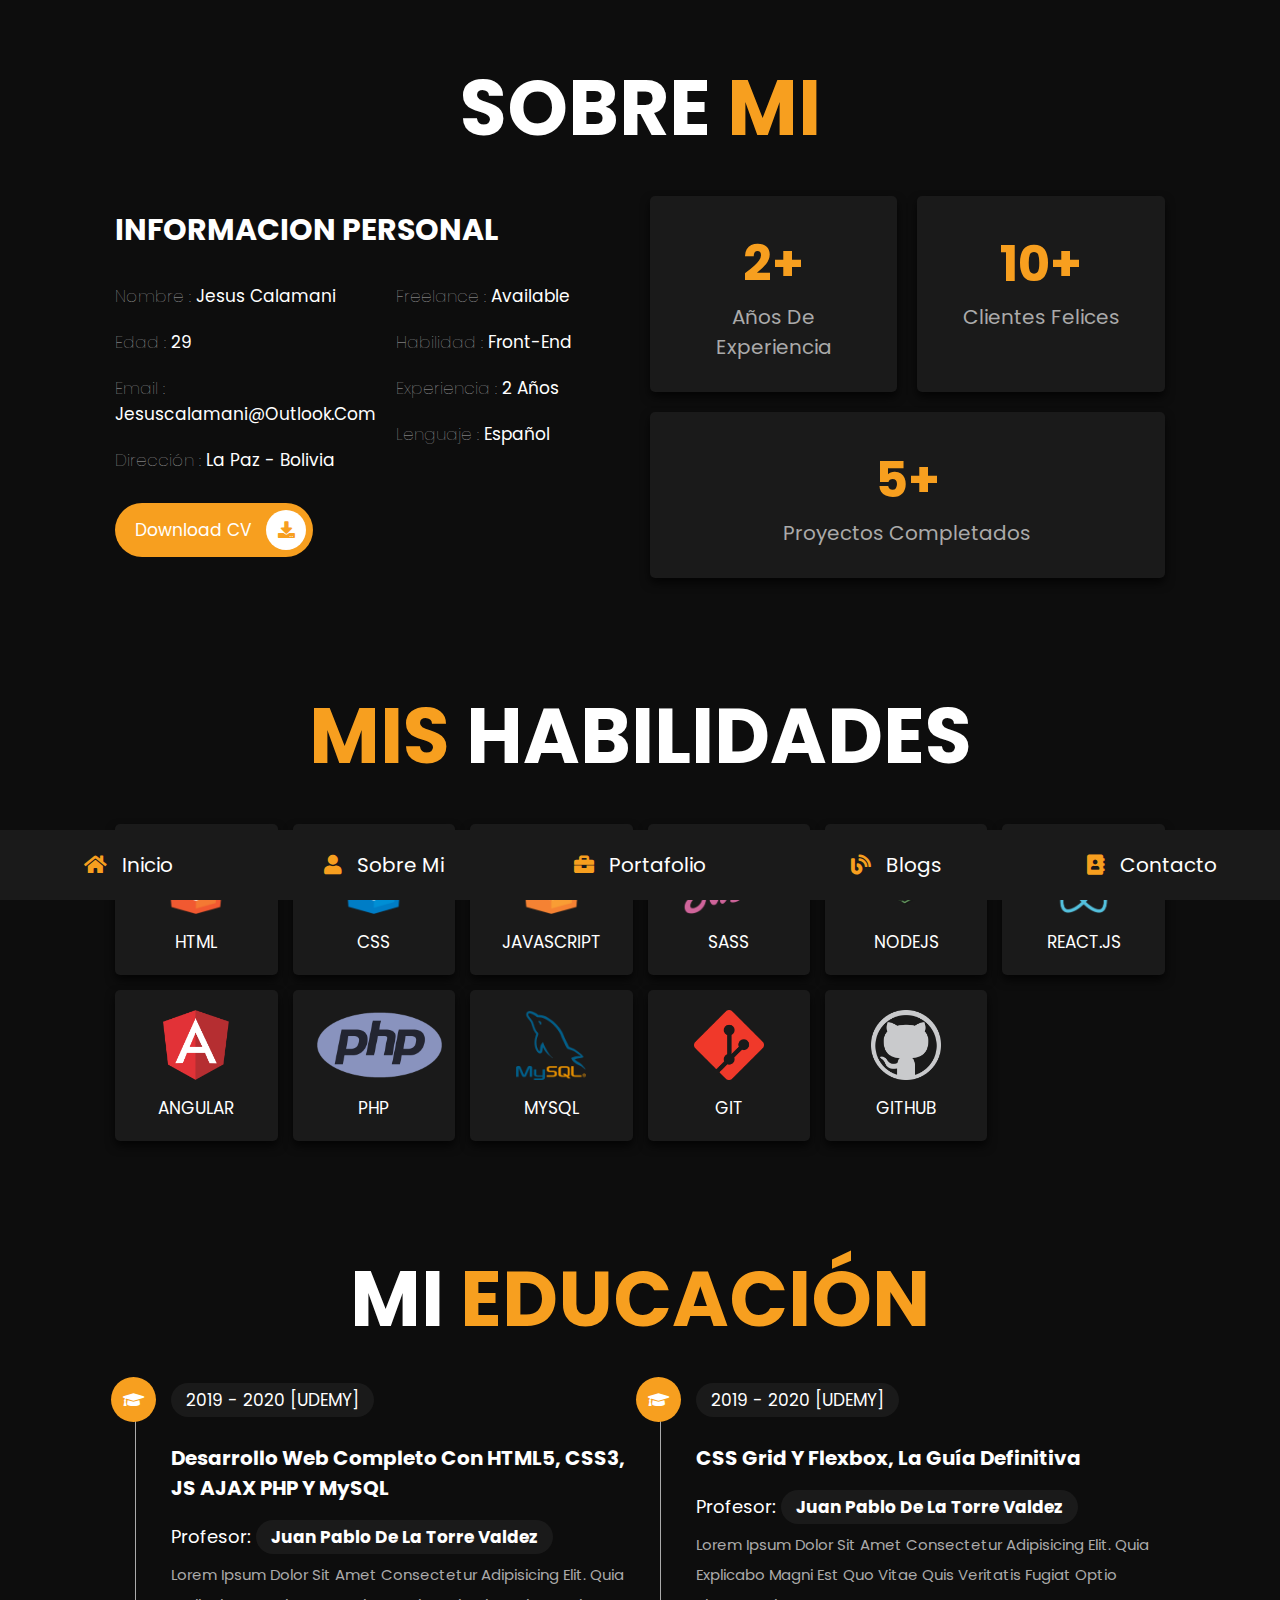
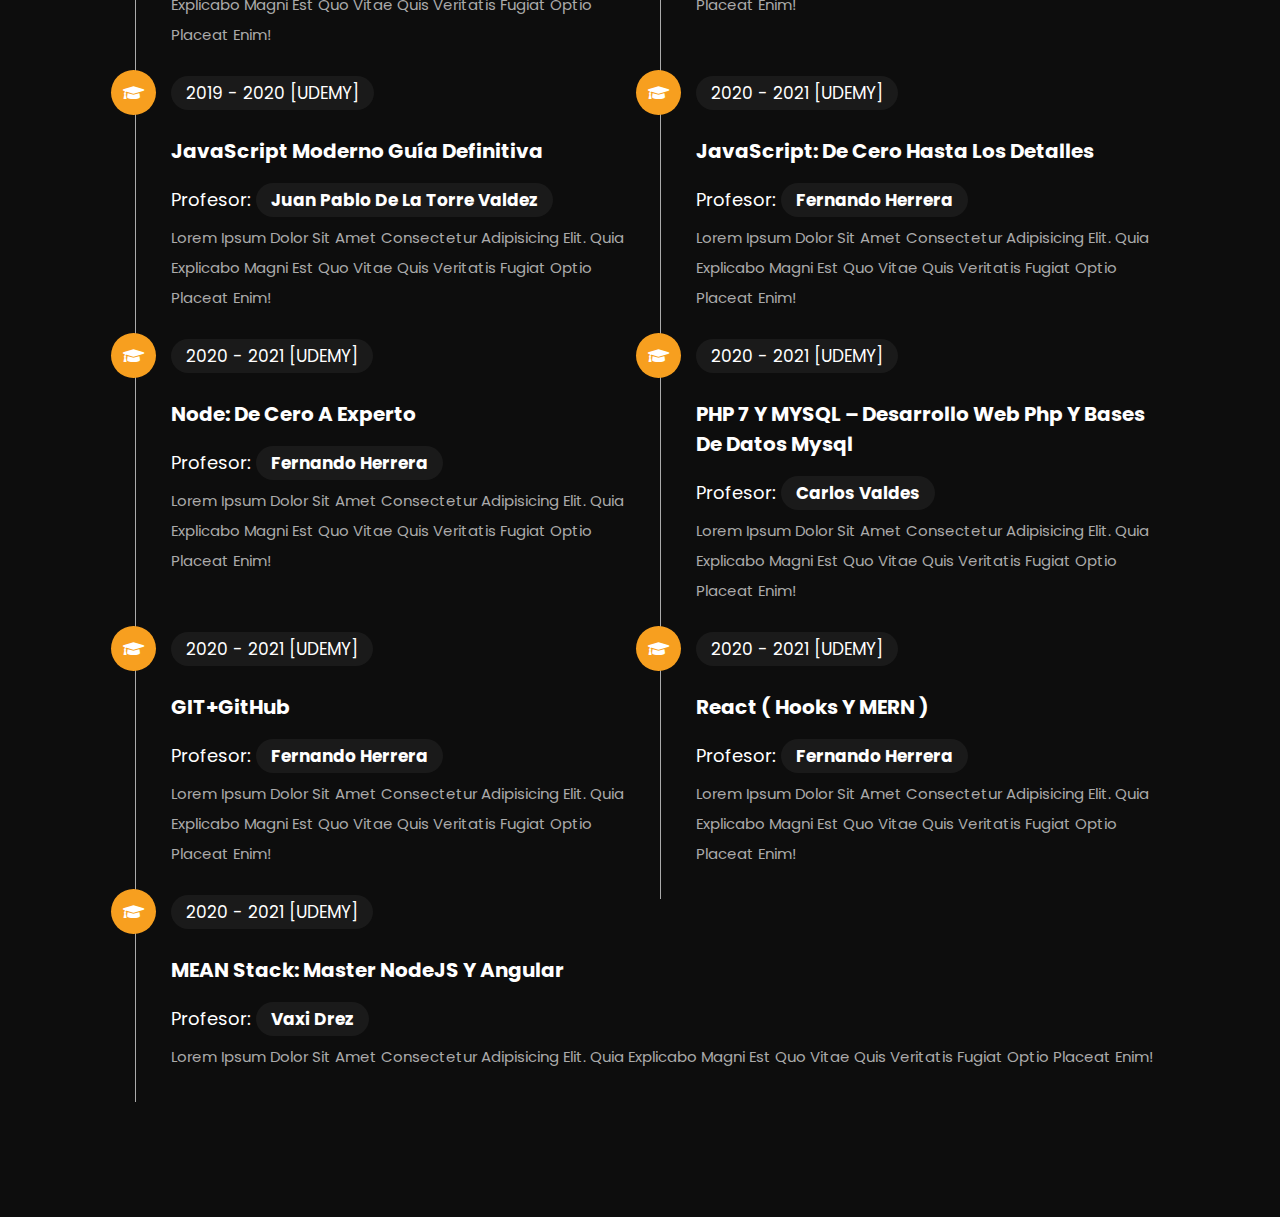
==== about.html @ 0e6ce8ba "primer commit" ====
<!DOCTYPE html>
<html lang="en">
<head>
    <meta charset="UTF-8">
    <meta http-equiv="X-UA-Compatible" content="IE=edge">
    <meta name="viewport" content="width=device-width, initial-scale=1.0">
    <title>about</title>

    <!-- font awesome cdn link  -->
    <link rel="stylesheet" href="https://cdnjs.cloudflare.com/ajax/libs/font-awesome/5.15.4/css/all.min.css">

    <!-- custom css file link  -->
    <link rel="stylesheet" href="css/style.css">

</head>
<body>
    
<!-- navbar section starts  -->

<nav class="navbar">
    <a href="index.html"> <i class="fas fa-home"></i> <span>inicio</span> </a>
    <a href="about.html"> <i class="fas fa-user"></i> <span>sobre mi</span> </a>
    <a href="portfolio.html"> <i class="fas fa-briefcase"></i> <span>portafolio</span> </a>
    <a href="blogs.html"> <i class="fas fa-blog"></i> <span>blogs</span> </a>
    <a href="contact.html"> <i class="fas fa-address-book"></i> <span>contacto</span> </a>
</nav>
<!-- navbar section ends -->

<!-- about section starts  -->

<section class="about">

    <h1 class="heading"> sobre <span>mi</span> </h1>

    <div class="row">

        <div class="info-container">

            <h1>informacion personal</h1>

            <div class="box-container">

                <div class="box">
                    <h3> <span>nombre : </span> jesus calamani </h3>
                    <h3> <span>edad : </span> 29 </h3>
                    <h3> <span>email : </span> jesuscalamani@outlook.com </h3>
                    <h3> <span>dirección : </span> la paz - bolivia </h3>
                </div>
    
                <div class="box">
                    <h3> <span>freelance : </span> available </h3>
                    <h3> <span>habilidad : </span> front-end </h3>
                    <h3> <span>experiencia : </span> 2 años </h3>
                    <h3> <span>lenguaje : </span> español </h3>
                </div>

            </div>

            <a href="#" class="btn"> download CV <i class="fas fa-download"></i> </a>

        </div>

        <div class="count-container">

            <div class="box">
                <h3>2+</h3>
                <p>años de experiencia</p>
            </div>

            <div class="box">
                <h3>10+</h3>
                <p>clientes felices</p>
            </div>

            <div class="box">
                <h3>5+</h3>
                <p>proyectos completados</p>
            </div>
        </div>
    </div>
</section>

<!-- about section ends -->

<!-- skills section starts  -->

<section class="skills">

    <h1 class="heading"> <span>mis</span> habilidades </h1>

    <div class="box-container">
        <div class="box">
            <img src="img/icon-1.png">
            <h3>html</h3>
        </div>
        <div class="box">
            <img src="img/icon-2.png">
            <h3>css</h3>
        </div>
        <div class="box">
            <img src="img/icon-3.png">
            <h3>javascript</h3>
        </div>
        <div class="box">
            <img src="img/icon-4.png">
            <h3>sass</h3>
        </div>
        <div class="box">
            <img src="img/icon-5.png">
            <h3>nodejs</h3>
        </div>
        <div class="box">
            <img src="img/icon-6.png">
            <h3>react.js</h3>
        </div>
        <div class="box">
            <img src="img/icon-7.png">
            <h3>angular</h3>
        </div>
        <div class="box">
            <img src="img/icon-8.png">
            <h3>php</h3>
        </div>
        <div class="box">
            <img src="img/icon-9.png">
            <h3>mysql</h3>
        </div>
        <div class="box">
            <img src="img/icon-10.png">
            <h3>git</h3>
        </div>
        <div class="box">
            <img src="img/icon-11.png">
            <h3>github</h3>
        </div>

    </div>

</section>

<!-- skills section ends -->

<!-- education section starts  -->

<section class="education">

    <h1 class="heading">mi <span>educación</span></h1>

    <div class="box-container">

        <div class="box">
            <i class="fas fa-graduation-cap"></i>
            <span>2019 - 2020 [UDEMY]</span>
            <h2>Desarrollo Web Completo con HTML5, CSS3, JS AJAX PHP y MySQL</h2>
            <h3>Profesor: <span>Juan Pablo De la torre Valdez</span></h3>
            <p>Lorem ipsum dolor sit amet consectetur adipisicing elit. Quia explicabo magni est quo vitae quis veritatis fugiat optio placeat enim!</p>
        </div>

        <div class="box">
            <i class="fas fa-graduation-cap"></i>
            <span>2019 - 2020 [UDEMY]</span>
            <h2>CSS Grid y Flexbox, La Guía Definitiva</h2>
            <h3>Profesor: <span>Juan Pablo De la torre Valdez</span></h3>
            <p>Lorem ipsum dolor sit amet consectetur adipisicing elit. Quia explicabo magni est quo vitae quis veritatis fugiat optio placeat enim!</p>
        </div>

        

        <div class="box">
            <i class="fas fa-graduation-cap"></i>
            <span>2019 - 2020 [UDEMY]</span>
            <h2>JavaScript Moderno Guía Definitiva</h2>
            <h3>Profesor: <span>Juan Pablo De la torre Valdez</span></h3>
            <p>Lorem ipsum dolor sit amet consectetur adipisicing elit. Quia explicabo magni est quo vitae quis veritatis fugiat optio placeat enim!</p>
        </div>

        <div class="box">
            <i class="fas fa-graduation-cap"></i>
            <span>2020 - 2021 [UDEMY]</span>
            <h2>JavaScript: de cero hasta los detalles</h2>
            <h3>Profesor: <span>Fernando Herrera</span></h3>
            <p>Lorem ipsum dolor sit amet consectetur adipisicing elit. Quia explicabo magni est quo vitae quis veritatis fugiat optio placeat enim!</p>
        </div>

        <div class="box">
            <i class="fas fa-graduation-cap"></i>
            <span>2020 - 2021 [UDEMY]</span>
            <h2>Node: De cero a experto</h2>
            <h3>Profesor: <span>Fernando Herrera</span></h3>
            <p>Lorem ipsum dolor sit amet consectetur adipisicing elit. Quia explicabo magni est quo vitae quis veritatis fugiat optio placeat enim!</p>
        </div>

        

        <div class="box">
            <i class="fas fa-graduation-cap"></i>
            <span>2020 - 2021 [UDEMY]</span>
            <h2>PHP 7 y MYSQL – Desarrollo Web php y Bases de Datos Mysql</h2>
            <h3>Profesor: <span>Carlos Valdes</span></h3>
            <p>Lorem ipsum dolor sit amet consectetur adipisicing elit. Quia explicabo magni est quo vitae quis veritatis fugiat optio placeat enim!</p>
        </div>


        <div class="box">
            <i class="fas fa-graduation-cap"></i>
            <span>2020 - 2021 [UDEMY]</span>
            <h2>GIT+GitHub</h2>
            <h3>Profesor: <span>Fernando Herrera</span></h3>
            <p>Lorem ipsum dolor sit amet consectetur adipisicing elit. Quia explicabo magni est quo vitae quis veritatis fugiat optio placeat enim!</p>
        </div>
        
        <div class="box">
            <i class="fas fa-graduation-cap"></i>
            <span>2020 - 2021 [UDEMY]</span>
            <h2>React ( Hooks y MERN )</h2>
            <h3>Profesor: <span>Fernando Herrera</span></h3>
            <p>Lorem ipsum dolor sit amet consectetur adipisicing elit. Quia explicabo magni est quo vitae quis veritatis fugiat optio placeat enim!</p>
        </div>
        <div class="box">
            <i class="fas fa-graduation-cap"></i>
            <span>2020 - 2021 [UDEMY]</span>
            <h2>MEAN Stack: Master NodeJS y Angular</h2>
            <h3>Profesor: <span>Vaxi Drez</span></h3>
            <p>Lorem ipsum dolor sit amet consectetur adipisicing elit. Quia explicabo magni est quo vitae quis veritatis fugiat optio placeat enim!</p>
        </div>

        

    </div>

</section>

<!-- education section ends -->

</body>
</html>
---- css/style.css ----
@import url("https://fonts.googleapis.com/css2?family=Poppins:wght@100;300;400;500;600;700&display=swap");
* {
  font-family: 'Poppins', sans-serif;
  margin: 0;
  padding: 0;
  -webkit-box-sizing: border-box;
          box-sizing: border-box;
  text-decoration: none;
  outline: none;
  border: none;
  text-transform: capitalize;
}

html {
  font-size: 62.5%;
  overflow-x: hidden;
}

html::-webkit-scrollbar {
  width: 1rem;
}

html::-webkit-scrollbar-track {
  background: #0d0d0d;
}

html::-webkit-scrollbar-thumb {
  background: #F79F1F;
  border-radius: 5rem;
}

body {
  background: #0d0d0d;
  padding-bottom: 6.5rem;
}

section {
  padding: 5rem 9%;
}

.heading {
  text-align: center;
  color: #fff;
  font-size: 6vw;
  margin-bottom: 3rem;
  text-transform: uppercase;
}

.heading span {
  text-transform: uppercase;
  color: #F79F1F;
}

.btn {
  display: inline-block;
  margin: 1rem 0;
  border-radius: 5rem;
  background: #F79F1F;
  padding: .7rem;
  font-size: 1.7rem;
  color: #fff;
  padding-left: 2rem;
}

.btn i {
  height: 4rem;
  width: 4rem;
  line-height: 4rem;
  font-size: 1.7rem;
  text-align: center;
  background: #fff;
  color: #F79F1F;
  border-radius: 50%;
  margin-left: 1rem;
  -webkit-transition: .2s linear;
  transition: .2s linear;
}

.btn:hover i {
  margin-left: 2rem;
}

.navbar {
  position: fixed;
  bottom: 0;
  left: 0;
  right: 0;
  display: -webkit-box;
  display: -ms-flexbox;
  display: flex;
  z-index: 1000;
  -webkit-box-align: end;
      -ms-flex-align: end;
          align-items: flex-end;
}

.navbar a {
  padding: 2rem;
  font-size: 2rem;
  background: #1a1a1a;
  -webkit-box-flex: 1;
      -ms-flex: 1;
          flex: 1;
  text-align: center;
  -webkit-transition: .2s linear;
  transition: .2s linear;
  color: #fff;
}

.navbar a i {
  color: #F79F1F;
  padding-bottom: .5rem;
  margin-right: 1rem;
}

.navbar a:hover {
  background: #F79F1F;
  padding-bottom: 6rem;
  font-weight: bolder;
}

.navbar a:hover i {
  color: #fff;
}

.home {
  display: -webkit-box;
  display: -ms-flexbox;
  display: flex;
  -webkit-box-align: center;
      -ms-flex-align: center;
          align-items: center;
  -ms-flex-wrap: wrap;
      flex-wrap: wrap;
  gap: 4rem;
  min-height: calc(100vh - 6.5rem);
}

.home .image {
  -webkit-box-flex: 1;
      -ms-flex: 1 1 42rem;
          flex: 1 1 42rem;
  text-align: center;
}

.home .image img {
  height: 50rem;
  border-radius: 30% 70% 70% 30% / 30% 30% 70% 70%;
}

.home .content {
  -webkit-box-flex: 1;
      -ms-flex: 1 1 42rem;
          flex: 1 1 42rem;
}

.home .content h2 {
  color: #fff;
  font-size: 3rem;
  padding-bottom: .5rem;
  font-weight: normal;
}

.home .content h2 span {
  font-size: 4rem;
  color: #F79F1F;
  padding: .5rem 0;
  display: block;
  font-weight: bolder;
}

.home .content h3 {
  color: #fff;
  font-size: 3rem;
  padding-bottom: .5rem;
  font-weight: normal;
}

.home .content h3 span {
  font-size: 4rem;
  color: #F79F1F;
  padding: .5rem 0;
  display: block;
  font-weight: bolder;
}

.home .content p {
  font-size: 1.5rem;
  color: #aaa;
  padding: 1rem 0;
  line-height: 2;
}

.about .row {
  display: -webkit-box;
  display: -ms-flexbox;
  display: flex;
  -webkit-box-align: center;
      -ms-flex-align: center;
          align-items: center;
  -ms-flex-wrap: wrap;
      flex-wrap: wrap;
  gap: 2rem;
}

.about .row .info-container {
  -webkit-box-flex: 1;
      -ms-flex: 1 1 42rem;
          flex: 1 1 42rem;
}

.about .row .info-container h1 {
  font-size: 3rem;
  color: #fff;
  text-transform: uppercase;
  padding-bottom: 1rem;
}

.about .row .info-container .box-container {
  padding: 1rem 0;
  display: -webkit-box;
  display: -ms-flexbox;
  display: flex;
  -ms-flex-wrap: wrap;
      flex-wrap: wrap;
  gap: 2rem;
}

.about .row .info-container .box-container .box {
  -webkit-box-flex: 1;
      -ms-flex: 1 1 20rem;
          flex: 1 1 20rem;
}

.about .row .info-container .box-container .box h3 {
  font-size: 1.7rem;
  color: #fff;
  padding: 1rem 0;
  font-weight: normal;
}

.about .row .info-container .box-container .box h3 span {
  color: #aaa;
  font-weight: lighter;
}

.about .row .count-container {
  -webkit-box-flex: 1;
      -ms-flex: 1 1 42rem;
          flex: 1 1 42rem;
  display: -webkit-box;
  display: -ms-flexbox;
  display: flex;
  -ms-flex-wrap: wrap;
      flex-wrap: wrap;
  gap: 2rem;
}

.about .row .count-container .box {
  -webkit-box-flex: 1;
      -ms-flex: 1 1 20rem;
          flex: 1 1 20rem;
  padding: 3rem 4rem;
  border-radius: .5rem;
  background: #1a1a1a;
  -webkit-box-shadow: 0 0.5rem 1rem rgba(0, 0, 0, 0.7);
          box-shadow: 0 0.5rem 1rem rgba(0, 0, 0, 0.7);
  text-align: center;
}

.about .row .count-container .box h3 {
  font-size: 5rem;
  color: #F79F1F;
}

.about .row .count-container .box p {
  font-size: 2rem;
  color: #aaa;
}

.skills .box-container {
  display: -ms-grid;
  display: grid;
  -ms-grid-columns: (minmax(16rem, 1fr))[auto-fit];
      grid-template-columns: repeat(auto-fit, minmax(16rem, 1fr));
  gap: 1.5rem;
}

.skills .box-container .box {
  padding: 2rem;
  text-align: center;
  -webkit-box-shadow: 0 0.5rem 1rem rgba(0, 0, 0, 0.7);
          box-shadow: 0 0.5rem 1rem rgba(0, 0, 0, 0.7);
  border-radius: .5rem;
  background: #1a1a1a;
}

.skills .box-container .box:hover {
  background: #fff;
}

.skills .box-container .box:hover h3 {
  color: #0d0d0d;
}

.skills .box-container .box img {
  height: 7rem;
  margin-bottom: 1rem;
}

.skills .box-container .box h3 {
  color: #fff;
  font-size: 1.7rem;
  font-weight: normal;
  text-transform: uppercase;
}

.education .box-container {
  display: -webkit-box;
  display: -ms-flexbox;
  display: flex;
  -ms-flex-wrap: wrap;
      flex-wrap: wrap;
}

.education .box-container .box {
  -webkit-box-flex: 1;
      -ms-flex: 1 1 40rem;
          flex: 1 1 40rem;
  margin-left: 2rem;
  padding-top: 0;
  padding-bottom: 0;
  padding-left: 3.5rem;
  padding-bottom: 3rem;
  border-left: 0.1rem solid #aaa;
  position: relative;
}

.education .box-container .box i {
  height: 4.5rem;
  width: 4.5rem;
  line-height: 4.5rem;
  font-size: 1.7rem;
  border-radius: 50%;
  background: #F79F1F;
  color: #fff;
  text-align: center;
  position: absolute;
  top: -1rem;
  left: -2.5rem;
}

.education .box-container .box span {
  font-size: 1.7rem;
  color: #fff;
  border-radius: 5rem;
  padding: .5rem 1.5rem;
  background: #1a1a1a;
}

.education .box-container .box h2 {
  font-size: 2rem;
  padding: 1rem 0;
  color: #fff;
  padding-top: 3rem;
  font-weight: bolder;
}

.education .box-container .box h3 {
  font-size: 1.8rem;
  padding: 1rem 0;
  color: #fff;
  font-weight: normal;
}

.education .box-container .box h3 span {
  font-weight: bold;
}

.education .box-container .box p {
  font-size: 1.5rem;
  color: #aaa;
  line-height: 2;
}

.portfolio {
  text-align: center;
}

.portfolio .box-container {
  display: -ms-grid;
  display: grid;
  -ms-grid-columns: (minmax(31rem, 1fr))[auto-fit];
      grid-template-columns: repeat(auto-fit, minmax(31rem, 1fr));
  gap: 1.5rem;
  margin-bottom: 2rem;
}

.portfolio .box-container .box {
  height: 30rem;
  overflow: hidden;
  position: relative;
}

.portfolio .box-container .box:hover .content {
  -webkit-transform: translateY(0%);
          transform: translateY(0%);
}

.portfolio .box-container .box img {
  height: 100%;
  width: 100%;
  -o-object-fit: cover;
     object-fit: cover;
}

.portfolio .box-container .box .content {
  position: absolute;
  top: 0;
  left: 0;
  height: 100%;
  width: 100%;
  background: #1a1a1a;
  display: -webkit-box;
  display: -ms-flexbox;
  display: flex;
  -webkit-box-orient: vertical;
  -webkit-box-direction: normal;
      -ms-flex-flow: column;
          flex-flow: column;
  -webkit-box-align: center;
      -ms-flex-align: center;
          align-items: center;
  -webkit-box-pack: center;
      -ms-flex-pack: center;
          justify-content: center;
  padding: 2rem;
  -webkit-transform: translateY(-100%);
          transform: translateY(-100%);
  -webkit-transition: .2s linear;
  transition: .2s linear;
}

.portfolio .box-container .box .content h3 {
  font-size: 2.5rem;
  color: #fff;
  text-transform: uppercase;
  font-weight: normal;
}

.portfolio .box-container .box .content p {
  padding: 1rem 0;
  font-size: 1.5rem;
  line-height: 2;
  color: #aaa;
}

.portfolio .box-container .box .content a {
  font-size: 2rem;
  color: #F79F1F;
}

.portfolio .box-container .box .content a:hover {
  color: #fff;
}

.blogs .box-container {
  display: -ms-grid;
  display: grid;
  -ms-grid-columns: (minmax(31rem, 1fr))[auto-fit];
      grid-template-columns: repeat(auto-fit, minmax(31rem, 1fr));
  gap: 1.5rem;
}

.blogs .box-container .box {
  text-align: center;
  padding: 2rem;
  border-radius: .5rem;
  background: #1a1a1a;
  -webkit-box-shadow: 0 0.5rem 1rem rgba(0, 0, 0, 0.7);
          box-shadow: 0 0.5rem 1rem rgba(0, 0, 0, 0.7);
}

.blogs .box-container .box:hover .image img {
  -webkit-transform: scale(1.2);
          transform: scale(1.2);
}

.blogs .box-container .box .image {
  height: 25rem;
  width: 100%;
  border-radius: .5rem;
  overflow: hidden;
}

.blogs .box-container .box .image img {
  height: 100%;
  width: 100%;
  -o-object-fit: cover;
     object-fit: cover;
  -webkit-transition: .2s linear;
  transition: .2s linear;
}

.blogs .box-container .box .content .icons {
  position: relative;
  top: -1rem;
  border-radius: .5rem;
  padding: 1.5rem;
  display: inline-block;
  background: #0d0d0d;
}

.blogs .box-container .box .content .icons a {
  font-size: 1.4rem;
  margin: 0 1rem;
  color: #fff;
}

.blogs .box-container .box .content .icons a:hover {
  color: #F79F1F;
}

.blogs .box-container .box .content .icons a i {
  padding-right: .5rem;
  color: #F79F1F;
}

.blogs .box-container .box .content h3 {
  font-size: 2rem;
  color: #fff;
  font-weight: normal;
}

.blogs .box-container .box .content p {
  font-size: 1.5rem;
  color: #aaa;
  padding: 1rem 0;
  line-height: 2;
}

.contact .row {
  display: -webkit-box;
  display: -ms-flexbox;
  display: flex;
  -webkit-box-align: center;
      -ms-flex-align: center;
          align-items: center;
  -ms-flex-wrap: wrap;
      flex-wrap: wrap;
  gap: 2rem;
}

.contact .row .info-container {
  width: 40rem;
}

.contact .row .info-container h1 {
  font-size: 3rem;
  text-transform: uppercase;
  color: #fff;
  padding-bottom: 1rem;
}

.contact .row .info-container p {
  font-size: 1.5rem;
  line-height: 2;
  color: #aaa;
  padding: 1rem 0;
}

.contact .row .info-container .box-container {
  padding: 2rem 0;
}

.contact .row .info-container .box-container .box {
  display: -webkit-box;
  display: -ms-flexbox;
  display: flex;
  gap: 2rem;
  padding: 1rem 0;
}

.contact .row .info-container .box-container .box i {
  font-size: 3rem;
  color: #F79F1F;
  margin-right: 2rem;
}

.contact .row .info-container .box-container .box h3 {
  font-size: 2rem;
  color: #fff;
}

.contact .row .info-container .share a {
  font-size: 2rem;
  height: 4.5rem;
  width: 4.5rem;
  line-height: 4.5rem;
  border-radius: 50%;
  background: #1a1a1a;
  color: #fff;
  text-align: center;
  margin-right: .3rem;
}

.contact .row .info-container .share a:hover {
  background: #F79F1F;
}

.contact .row form {
  -webkit-box-flex: 1;
      -ms-flex: 1 1 42rem;
          flex: 1 1 42rem;
}

.contact .row form .inputBox {
  display: -webkit-box;
  display: -ms-flexbox;
  display: flex;
  -ms-flex-wrap: wrap;
      flex-wrap: wrap;
  -webkit-box-pack: justify;
      -ms-flex-pack: justify;
          justify-content: space-between;
}

.contact .row form .inputBox input {
  width: 49%;
}

.contact .row form .inputBox input,
.contact .row form textarea {
  border-radius: 5rem;
  padding: 1.2rem 1.8rem;
  font-size: 1.6rem;
  color: #fff;
  text-transform: none;
  margin: .7rem 0;
  background: #1a1a1a;
}

.contact .row form textarea {
  width: 100%;
  border-radius: 1rem;
  resize: none;
  height: 25rem;
}

.contact .row form .btn {
  padding: 1rem 3rem;
  cursor: pointer;
}

.contact .row form .btn:hover {
  background: #fff;
  color: #0d0d0d;
}

@media (max-width: 1200px) {
  html {
    font-size: 55%;
  }
  section {
    padding: 3rem 2rem;
  }
}

@media (max-width: 768px) {
  .navbar a i {
    padding: 0;
  }
  .navbar a span {
    display: none;
  }
  .navbar a:hover {
    padding-bottom: 3rem;
  }
  .home {
    text-align: center;
    gap: 2rem;
  }
  .home .image img {
    margin-bottom: 2rem;
    height: 40rem;
  }
}
/*# sourceMappingURL=style.css.map */
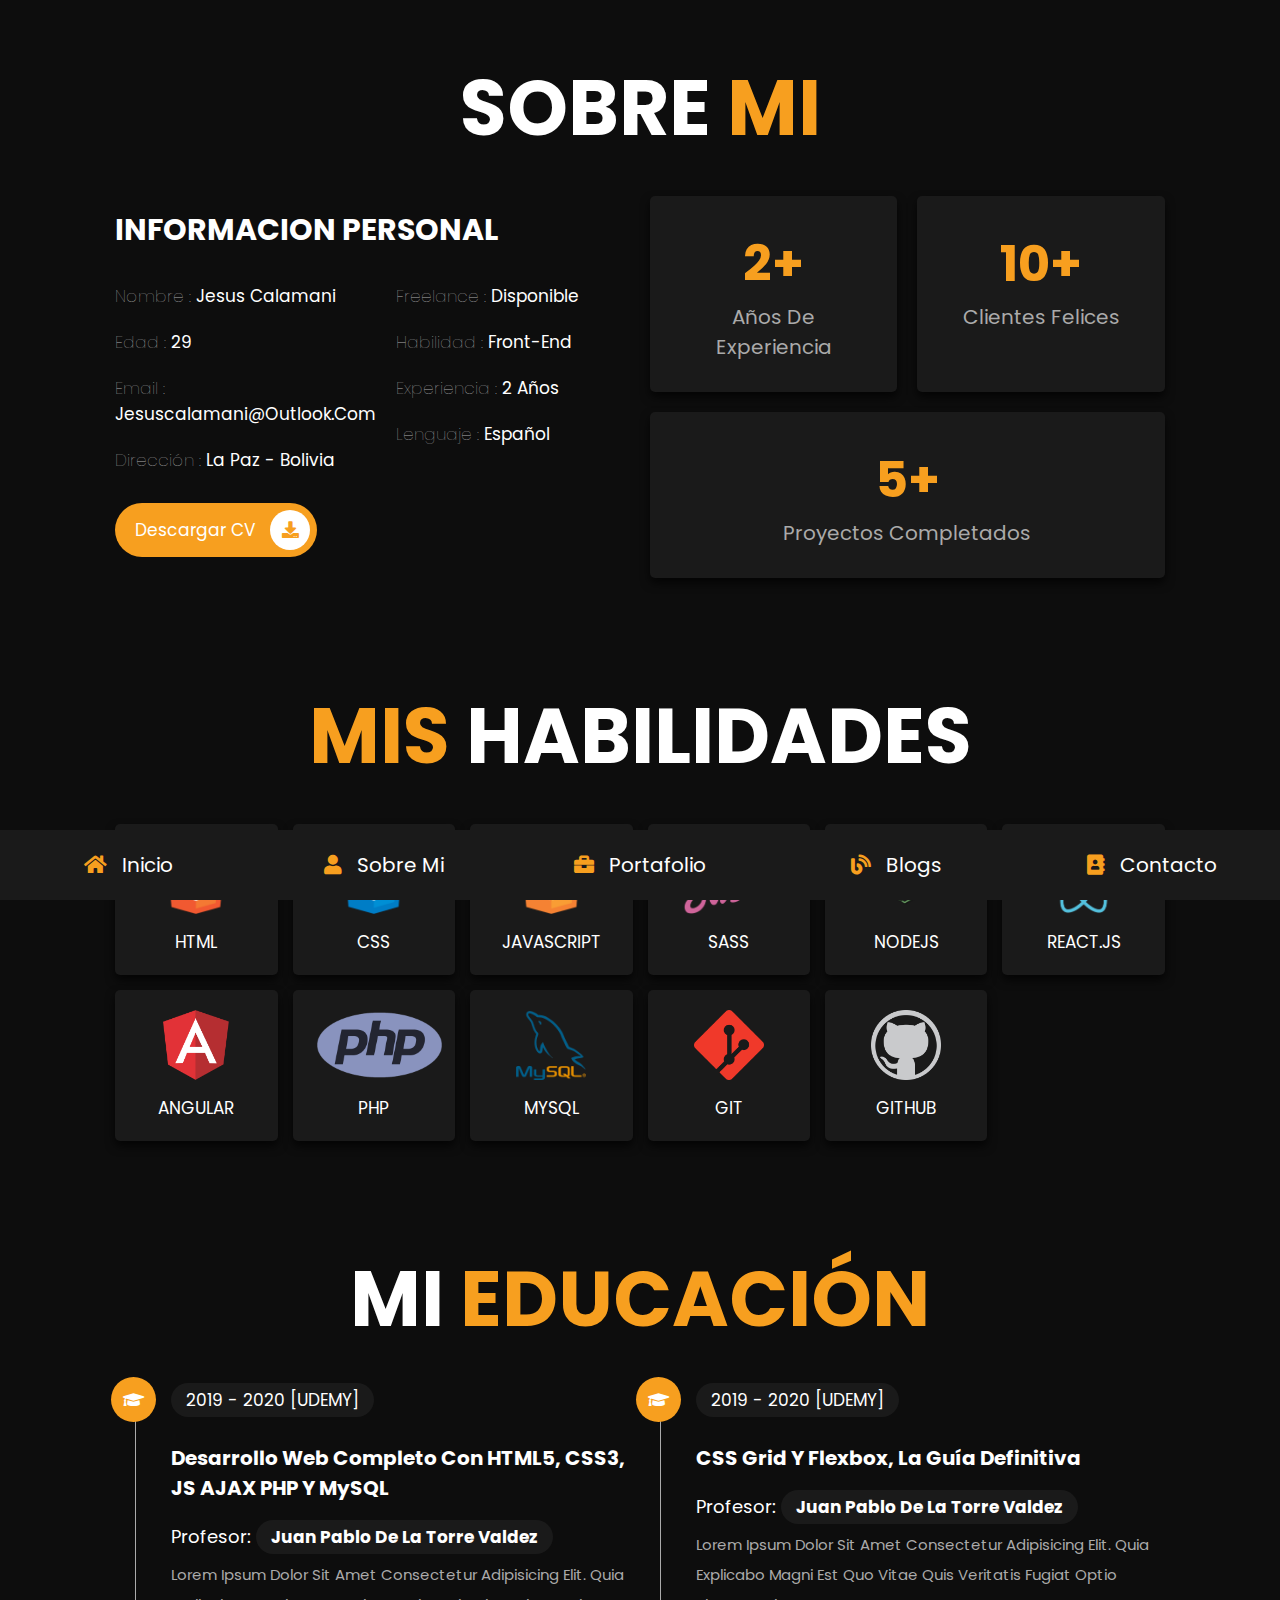
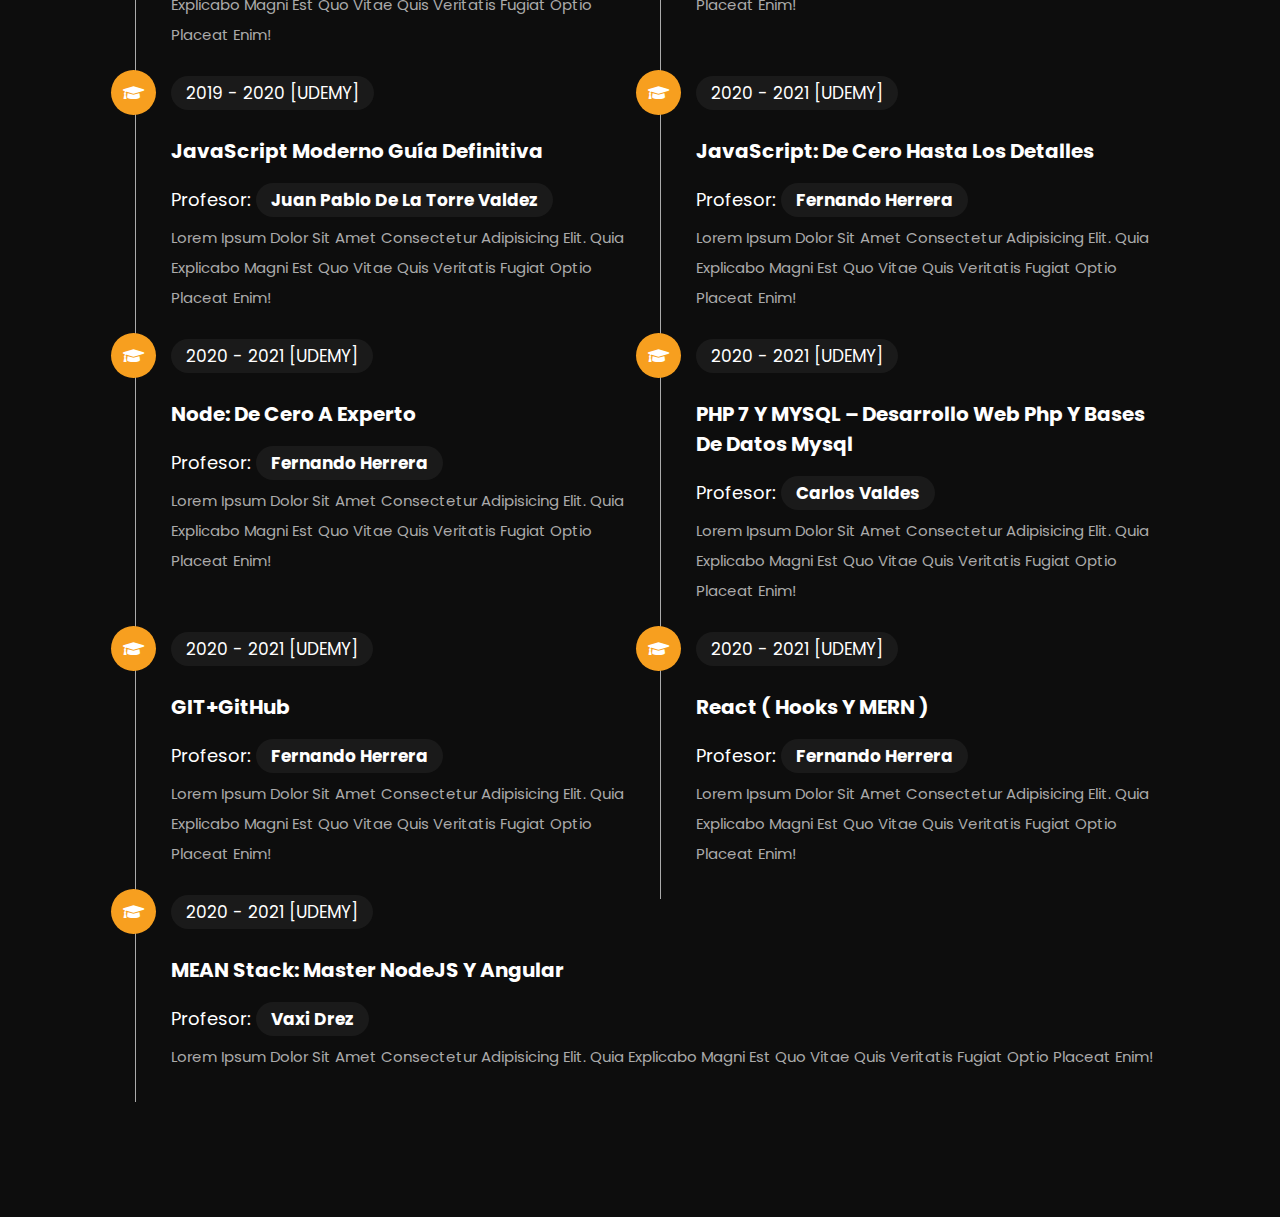
==== commit 0be2d0c0: "actualizacion del portafolio proyecto 03" ====
--- a/about.html
+++ b/about.html
@@ -48,7 +48,7 @@
                 </div>
     
                 <div class="box">
-                    <h3> <span>freelance : </span> available </h3>
+                    <h3> <span>freelance : </span> disponible </h3>
                     <h3> <span>habilidad : </span> front-end </h3>
                     <h3> <span>experiencia : </span> 2 años </h3>
                     <h3> <span>lenguaje : </span> español </h3>
@@ -56,7 +56,7 @@
 
             </div>
 
-            <a href="#" class="btn"> download CV <i class="fas fa-download"></i> </a>
+            <a href="#" class="btn"> descargar CV <i class="fas fa-download"></i> </a>
 
         </div>
 
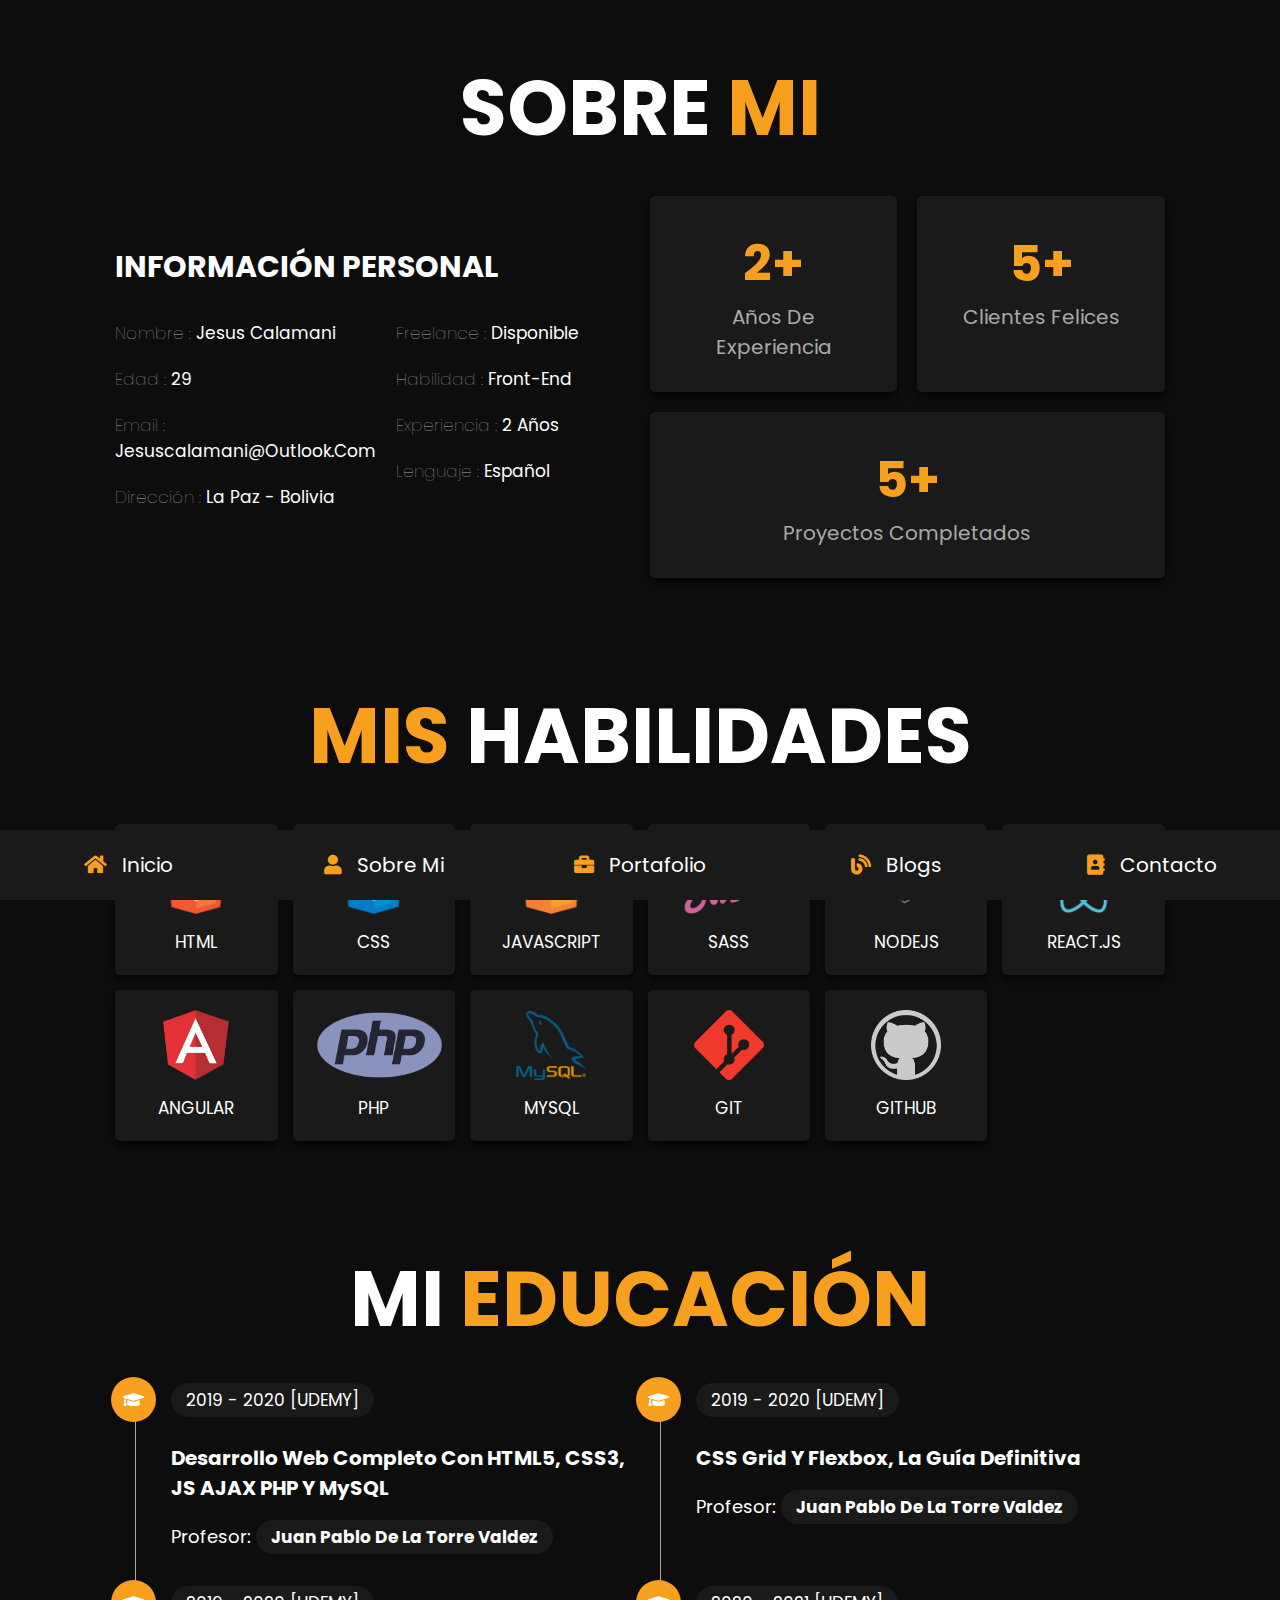
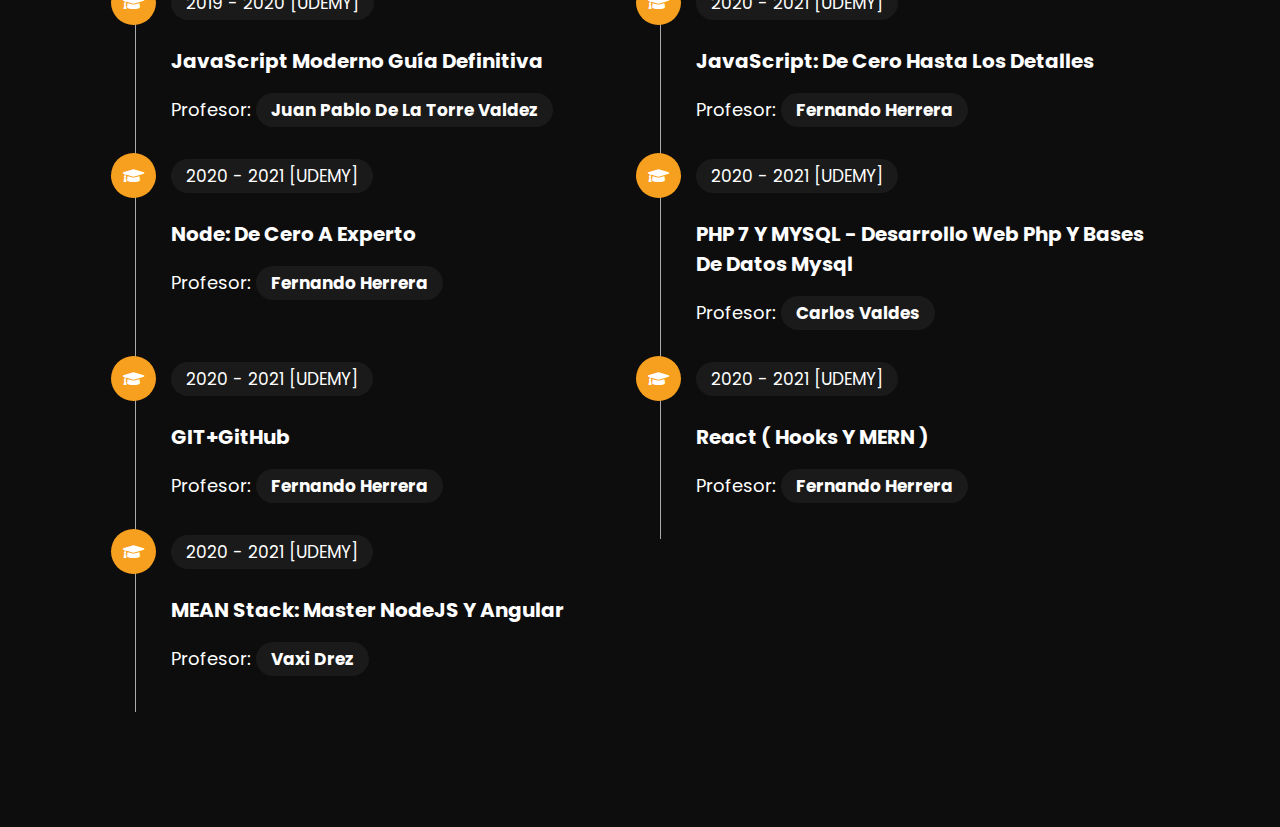
==== commit 1c4728c3: "V01" ====
--- a/about.html
+++ b/about.html
@@ -4,7 +4,7 @@
     <meta charset="UTF-8">
     <meta http-equiv="X-UA-Compatible" content="IE=edge">
     <meta name="viewport" content="width=device-width, initial-scale=1.0">
-    <title>about</title>
+    <title>acerca de</title>
 
     <!-- font awesome cdn link  -->
     <link rel="stylesheet" href="https://cdnjs.cloudflare.com/ajax/libs/font-awesome/5.15.4/css/all.min.css">
@@ -36,27 +36,27 @@
 
         <div class="info-container">
 
-            <h1>informacion personal</h1>
+            <h1>información personal</h1>
 
             <div class="box-container">
 
                 <div class="box">
-                    <h3> <span>nombre : </span> jesus calamani </h3>
-                    <h3> <span>edad : </span> 29 </h3>
-                    <h3> <span>email : </span> jesuscalamani@outlook.com </h3>
-                    <h3> <span>dirección : </span> la paz - bolivia </h3>
+                    <h3> <span>Nombre : </span> Jesus Calamani </h3>
+                    <h3> <span>Edad : </span> 29 </h3>
+                    <h3> <span>Email : </span> jesuscalamani@outlook.com </h3>
+                    <h3> <span>Dirección : </span> La Paz - Bolivia </h3>
                 </div>
     
                 <div class="box">
-                    <h3> <span>freelance : </span> disponible </h3>
-                    <h3> <span>habilidad : </span> front-end </h3>
-                    <h3> <span>experiencia : </span> 2 años </h3>
-                    <h3> <span>lenguaje : </span> español </h3>
+                    <h3> <span>Freelance : </span> disponible </h3>
+                    <h3> <span>Habilidad : </span> front-end </h3>
+                    <h3> <span>Experiencia : </span> 2 años </h3>
+                    <h3> <span>Lenguaje : </span> español </h3>
                 </div>
 
             </div>
 
-            <a href="#" class="btn"> descargar CV <i class="fas fa-download"></i> </a>
+            <!-- <a href="#" class="btn"> descargar CV <i class="fas fa-download"></i> </a> -->
 
         </div>
 
@@ -68,7 +68,7 @@
             </div>
 
             <div class="box">
-                <h3>10+</h3>
+                <h3>5+</h3>
                 <p>clientes felices</p>
             </div>
 
@@ -153,7 +153,7 @@
             <span>2019 - 2020 [UDEMY]</span>
             <h2>Desarrollo Web Completo con HTML5, CSS3, JS AJAX PHP y MySQL</h2>
             <h3>Profesor: <span>Juan Pablo De la torre Valdez</span></h3>
-            <p>Lorem ipsum dolor sit amet consectetur adipisicing elit. Quia explicabo magni est quo vitae quis veritatis fugiat optio placeat enim!</p>
+            
         </div>
 
         <div class="box">
@@ -161,7 +161,7 @@
             <span>2019 - 2020 [UDEMY]</span>
             <h2>CSS Grid y Flexbox, La Guía Definitiva</h2>
             <h3>Profesor: <span>Juan Pablo De la torre Valdez</span></h3>
-            <p>Lorem ipsum dolor sit amet consectetur adipisicing elit. Quia explicabo magni est quo vitae quis veritatis fugiat optio placeat enim!</p>
+            
         </div>
 
         
@@ -171,7 +171,7 @@
             <span>2019 - 2020 [UDEMY]</span>
             <h2>JavaScript Moderno Guía Definitiva</h2>
             <h3>Profesor: <span>Juan Pablo De la torre Valdez</span></h3>
-            <p>Lorem ipsum dolor sit amet consectetur adipisicing elit. Quia explicabo magni est quo vitae quis veritatis fugiat optio placeat enim!</p>
+            
         </div>
 
         <div class="box">
@@ -179,7 +179,7 @@
             <span>2020 - 2021 [UDEMY]</span>
             <h2>JavaScript: de cero hasta los detalles</h2>
             <h3>Profesor: <span>Fernando Herrera</span></h3>
-            <p>Lorem ipsum dolor sit amet consectetur adipisicing elit. Quia explicabo magni est quo vitae quis veritatis fugiat optio placeat enim!</p>
+            
         </div>
 
         <div class="box">
@@ -187,7 +187,7 @@
             <span>2020 - 2021 [UDEMY]</span>
             <h2>Node: De cero a experto</h2>
             <h3>Profesor: <span>Fernando Herrera</span></h3>
-            <p>Lorem ipsum dolor sit amet consectetur adipisicing elit. Quia explicabo magni est quo vitae quis veritatis fugiat optio placeat enim!</p>
+            
         </div>
 
         
@@ -195,9 +195,9 @@
         <div class="box">
             <i class="fas fa-graduation-cap"></i>
             <span>2020 - 2021 [UDEMY]</span>
-            <h2>PHP 7 y MYSQL – Desarrollo Web php y Bases de Datos Mysql</h2>
+            <h2>PHP 7 y MYSQL - Desarrollo Web php y Bases de Datos Mysql</h2>
             <h3>Profesor: <span>Carlos Valdes</span></h3>
-            <p>Lorem ipsum dolor sit amet consectetur adipisicing elit. Quia explicabo magni est quo vitae quis veritatis fugiat optio placeat enim!</p>
+            
         </div>
 
 
@@ -206,7 +206,6 @@
             <span>2020 - 2021 [UDEMY]</span>
             <h2>GIT+GitHub</h2>
             <h3>Profesor: <span>Fernando Herrera</span></h3>
-            <p>Lorem ipsum dolor sit amet consectetur adipisicing elit. Quia explicabo magni est quo vitae quis veritatis fugiat optio placeat enim!</p>
         </div>
         
         <div class="box">
@@ -214,22 +213,15 @@
             <span>2020 - 2021 [UDEMY]</span>
             <h2>React ( Hooks y MERN )</h2>
             <h3>Profesor: <span>Fernando Herrera</span></h3>
-            <p>Lorem ipsum dolor sit amet consectetur adipisicing elit. Quia explicabo magni est quo vitae quis veritatis fugiat optio placeat enim!</p>
         </div>
         <div class="box">
             <i class="fas fa-graduation-cap"></i>
             <span>2020 - 2021 [UDEMY]</span>
             <h2>MEAN Stack: Master NodeJS y Angular</h2>
             <h3>Profesor: <span>Vaxi Drez</span></h3>
-            <p>Lorem ipsum dolor sit amet consectetur adipisicing elit. Quia explicabo magni est quo vitae quis veritatis fugiat optio placeat enim!</p>
-        </div>
-
-        
-
+        </div>
     </div>
-
 </section>
-
 <!-- education section ends -->
 
 </body>
--- a/css/style.css
+++ b/css/style.css
@@ -685,4 +685,10 @@
     height: 40rem;
   }
 }
+
+@media (max-width: 540px) {
+  .heading {
+    font-size: 4rem;
+  }
+}
 /*# sourceMappingURL=style.css.map */